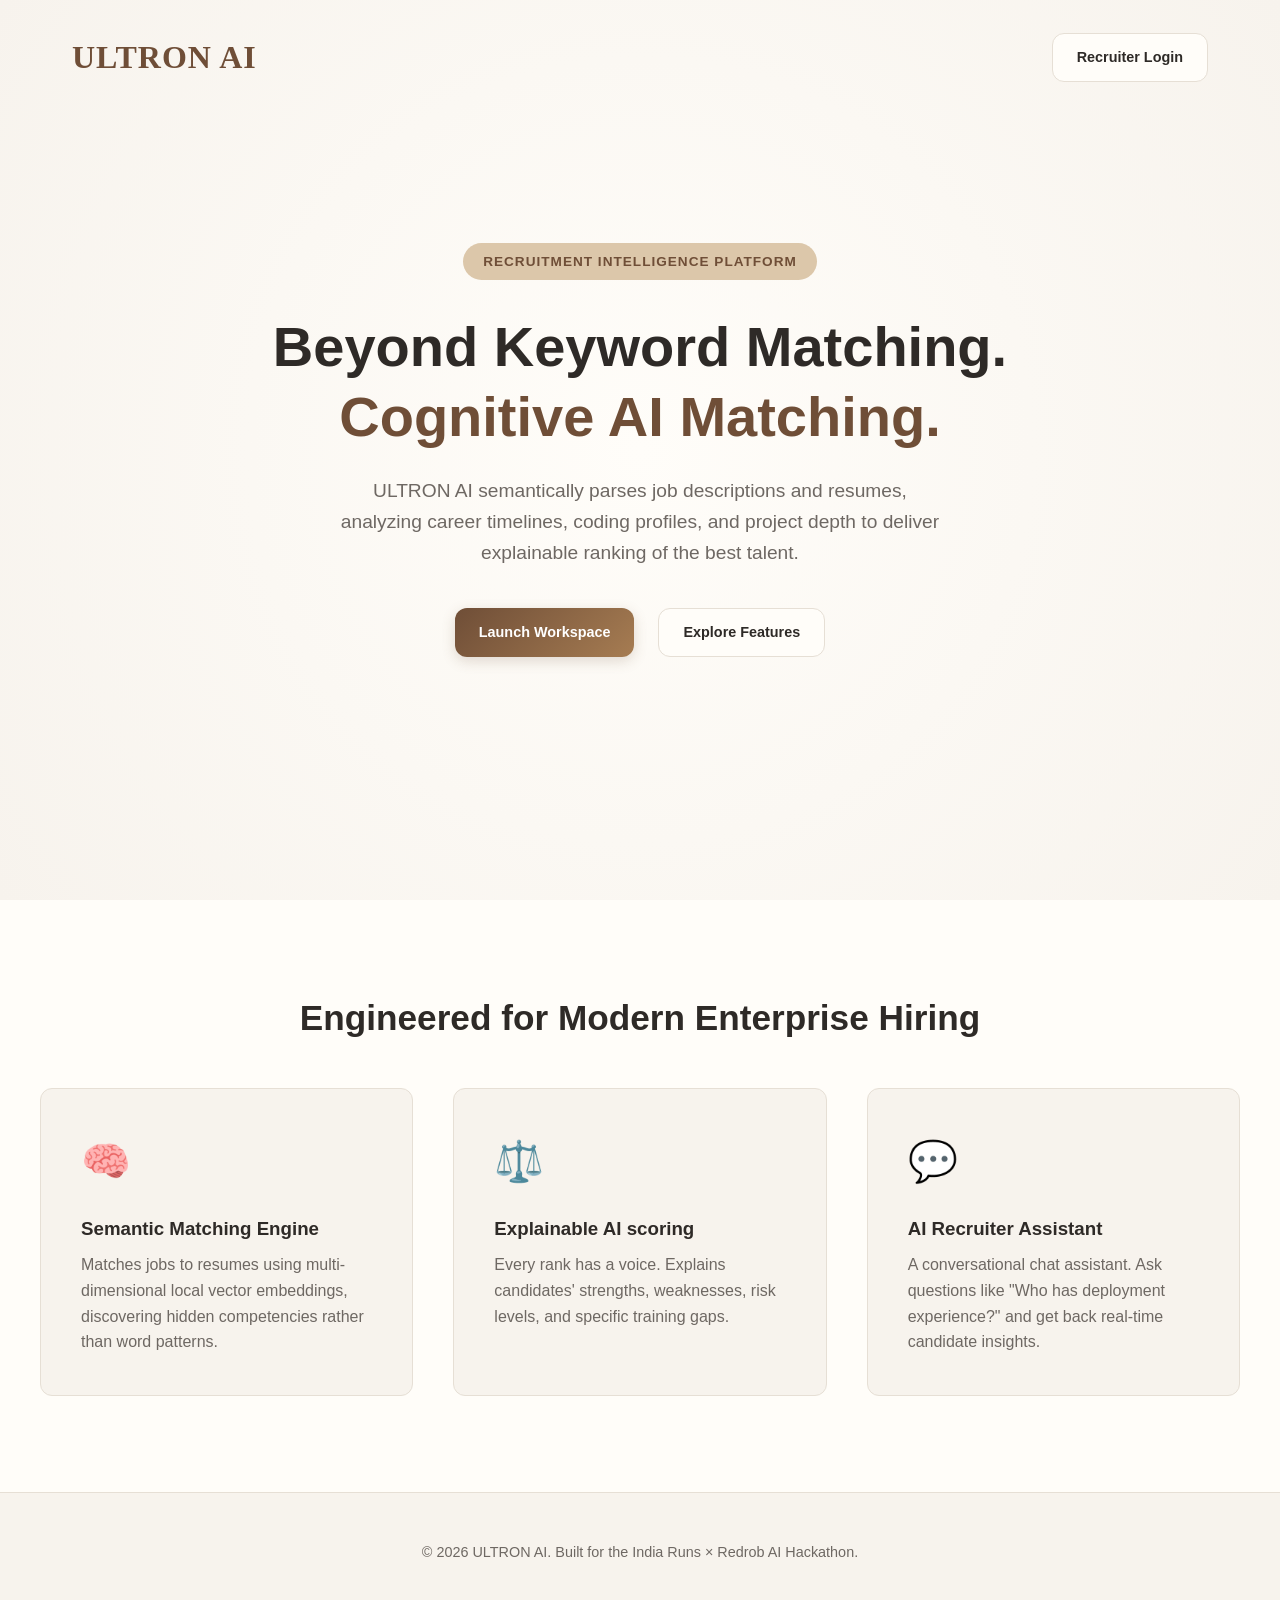
==== frontend/index.html @ 5fffec3b "feat: initial release of ULTRON AI Recruitment Intelligence platform" ====
<!DOCTYPE html>
<html lang="en">
<head>
  <meta charset="UTF-8">
  <meta name="viewport" content="width=device-width, initial-scale=1.0">
  <title>ULTRON AI – Recruitment Intelligence Platform</title>
  <link rel="stylesheet" href="static/css/main.css">
  <link rel="stylesheet" href="static/css/components.css">
  <link rel="stylesheet" href="static/css/animations.css">
  <style>
    /* Unique Landing Page Specific Styling */
    .landing-hero {
      min-height: 100vh;
      display: flex;
      flex-direction: column;
      justify-content: center;
      align-items: center;
      text-align: center;
      padding: 2rem;
      background: radial-gradient(circle at 50% 50%, #FFFDF9 0%, #F7F3ED 100%);
      position: relative;
    }
    .landing-header {
      position: absolute;
      top: 0;
      width: 100%;
      max-width: 1200px;
      display: flex;
      justify-content: space-between;
      align-items: center;
      padding: 2rem;
    }
    .hero-tag {
      background-color: var(--secondary-color);
      color: var(--primary-color);
      padding: 0.5rem 1.25rem;
      border-radius: 20px;
      font-size: 0.85rem;
      font-weight: 600;
      margin-bottom: 2rem;
      letter-spacing: 1px;
      text-transform: uppercase;
    }
    .hero-title {
      font-size: 3.5rem;
      margin-bottom: 1.5rem;
      max-width: 800px;
      color: var(--text-dark);
      font-weight: 800;
    }
    .hero-desc {
      font-size: 1.2rem;
      color: var(--text-light);
      max-width: 600px;
      margin-bottom: 2.5rem;
    }
    .hero-buttons {
      display: flex;
      gap: 1.5rem;
    }
    .feature-section {
      padding: 6rem 2rem;
      background-color: var(--card-bg);
      display: flex;
      flex-direction: column;
      align-items: center;
    }
    .section-title {
      font-size: 2.2rem;
      margin-bottom: 3rem;
      text-align: center;
    }
    .feature-grid {
      display: grid;
      grid-template-columns: repeat(auto-fit, minmax(300px, 1fr));
      gap: 2.5rem;
      max-width: 1200px;
      width: 100%;
    }
    .feature-card {
      background-color: var(--bg-color);
      border: 1px solid var(--border-color);
      border-radius: var(--border-radius);
      padding: 2.5rem;
      transition: var(--transition);
    }
    .feature-card:hover {
      transform: translateY(-5px);
      box-shadow: var(--shadow-md);
    }
    .feature-icon {
      font-size: 2.5rem;
      margin-bottom: 1.5rem;
    }
  </style>
</head>
<body>

  <div class="landing-hero fade-in-up">
    <header class="landing-header">
      <div class="brand-title" style="font-size: 2rem; color: var(--primary-color);">ULTRON AI</div>
      <div>
        <a href="login.html" class="btn btn-secondary">Recruiter Login</a>
      </div>
    </header>

    <div class="hero-tag">Recruitment Intelligence Platform</div>
    <h1 class="hero-title">Beyond Keyword Matching.<br><span style="color: var(--primary-color);">Cognitive AI Matching.</span></h1>
    <p class="hero-desc">
      ULTRON AI semantically parses job descriptions and resumes, analyzing career timelines, coding profiles, and project depth to deliver explainable ranking of the best talent.
    </p>
    <div class="hero-buttons">
      <a href="login.html" class="btn btn-primary">Launch Workspace</a>
      <a href="#features" class="btn btn-secondary">Explore Features</a>
    </div>
  </div>

  <section id="features" class="feature-section">
    <h2 class="section-title">Engineered for Modern Enterprise Hiring</h2>
    <div class="feature-grid">
      
      <div class="feature-card">
        <div class="feature-icon">🧠</div>
        <h3 style="margin-bottom: 0.75rem;">Semantic Matching Engine</h3>
        <p style="color: var(--text-light);">Matches jobs to resumes using multi-dimensional local vector embeddings, discovering hidden competencies rather than word patterns.</p>
      </div>

      <div class="feature-card">
        <div class="feature-icon">⚖️</div>
        <h3 style="margin-bottom: 0.75rem;">Explainable AI scoring</h3>
        <p style="color: var(--text-light);">Every rank has a voice. Explains candidates' strengths, weaknesses, risk levels, and specific training gaps.</p>
      </div>

      <div class="feature-card">
        <div class="feature-icon">💬</div>
        <h3 style="margin-bottom: 0.75rem;">AI Recruiter Assistant</h3>
        <p style="color: var(--text-light);">A conversational chat assistant. Ask questions like "Who has deployment experience?" and get back real-time candidate insights.</p>
      </div>

    </div>
  </section>

  <footer style="background-color: var(--bg-color); padding: 3rem 2rem; border-top: 1px solid var(--border-color); text-align: center;">
    <p style="color: var(--text-light); font-size: 0.9rem;">&copy; 2026 ULTRON AI. Built for the India Runs &times; Redrob AI Hackathon.</p>
  </footer>

</body>
</html>
---- frontend/static/css/main.css ----
/*
ULTRON AI – Modern Design Tokens & Base Theme
Brand rules:
- Logo "ULTRON AI" must use "Times New Roman"
- All other application text must use "Helvetica"
- Color palette: Brown, Beige, Cream, Sand, Coffee, Gold, Light Gray, White, Dark Brown
*/

@import url('https://fonts.googleapis.com/css2?family=Playfair+Display:ital,wght@0,400..900;1,400..900&display=swap');

:root {
  /* Warm Premium Palette */
  --bg-color: #F7F3ED;         /* Cream / Soft Beige background */
  --card-bg: #FFFDF9;          /* Rich Sand/White card base */
  --primary-color: #6F4E37;    /* Warm Coffee / Deep Brown */
  --accent-color: #A67C52;     /* Gold Accent / Medium Sand */
  --secondary-color: #DCC7AA;  /* Light Sand / Cream Accent */
  --text-dark: #2E2A27;        /* Charcoal / Soft Black */
  --text-light: #6E6863;       /* Muted Gray-Brown */
  --border-color: #E6DFD5;     /* Warm outline gray */
  --shadow-sm: 0 2px 8px rgba(111, 78, 55, 0.05);
  --shadow-md: 0 8px 24px rgba(111, 78, 55, 0.08);
  --shadow-lg: 0 16px 40px rgba(111, 78, 55, 0.12);
  --transition: all 0.3s cubic-bezier(0.4, 0, 0.2, 1);
  --border-radius: 12px;
  --font-sans: 'Helvetica Neue', Helvetica, Arial, sans-serif;
  --font-serif: 'Times New Roman', Times, serif;
}

* {
  margin: 0;
  padding: 0;
  box-sizing: border-box;
}

body {
  background-color: var(--bg-color);
  color: var(--text-dark);
  font-family: var(--font-sans);
  line-height: 1.6;
  -webkit-font-smoothing: antialiased;
  overflow-x: hidden;
}

/* ------------------------------------------------------------------
   Typography Brand Enforcement
   ------------------------------------------------------------------ */

h1, h2, h3, h4, h5, h6 {
  color: var(--text-dark);
  font-weight: 600;
  line-height: 1.25;
}

/* Enforce Times New Roman only on ULTRON AI branding */
.brand-title {
  font-family: var(--font-serif) !important;
  font-weight: bold;
  letter-spacing: 1px;
}

/* Enforce Helvetica everywhere else */
body, button, input, select, textarea, span, p, a, div, li, td, th {
  font-family: var(--font-sans);
}

/* ------------------------------------------------------------------
   Structure & Layout
   ------------------------------------------------------------------ */

.app-container {
  display: flex;
  min-height: 100vh;
  position: relative;
}

/* Sidebar Styling */
.sidebar {
  width: 260px;
  background-color: var(--card-bg);
  border-right: 1px solid var(--border-color);
  display: flex;
  flex-direction: column;
  padding: 2rem 1.5rem;
  height: 100vh;
  position: fixed;
  left: 0;
  top: 0;
  z-index: 100;
  box-shadow: var(--shadow-sm);
}

.sidebar-logo {
  display: flex;
  align-items: center;
  gap: 0.75rem;
  margin-bottom: 3rem;
  text-decoration: none;
  color: var(--primary-color);
}

.sidebar-logo span {
  font-size: 1.6rem;
}

.sidebar-logo img {
  height: 32px;
  width: auto;
}

.nav-links {
  list-style: none;
  display: flex;
  flex-direction: column;
  gap: 0.5rem;
  flex-grow: 1;
}

.nav-item a {
  display: flex;
  align-items: center;
  gap: 1rem;
  padding: 0.8rem 1rem;
  color: var(--text-light);
  text-decoration: none;
  border-radius: var(--border-radius);
  font-weight: 500;
  font-size: 0.95rem;
  transition: var(--transition);
}

.nav-item a:hover {
  background-color: #F7F3ED;
  color: var(--primary-color);
}

.nav-item.active a {
  background-color: var(--primary-color);
  color: #FFF;
}

.nav-item a svg {
  width: 20px;
  height: 20px;
  stroke: currentColor;
}

.sidebar-footer {
  padding-top: 1rem;
  border-top: 1px solid var(--border-color);
}

.user-profile-menu {
  display: flex;
  align-items: center;
  gap: 0.75rem;
  color: var(--text-dark);
  text-decoration: none;
  font-size: 0.9rem;
}

.user-avatar {
  width: 36px;
  height: 36px;
  border-radius: 50%;
  background-color: var(--secondary-color);
  display: flex;
  align-items: center;
  justify-content: center;
  color: var(--primary-color);
  font-weight: bold;
}

/* Main Content Wrapper */
.main-wrapper {
  margin-left: 260px;
  width: calc(100% - 260px);
  min-height: 100vh;
  display: flex;
  flex-direction: column;
  padding: 2.5rem;
}

/* Header dashboard panel */
.header-panel {
  display: flex;
  justify-content: space-between;
  align-items: center;
  margin-bottom: 2.5rem;
}

.header-title h1 {
  font-size: 1.8rem;
  margin-bottom: 0.25rem;
}

.header-title p {
  color: var(--text-light);
  font-size: 0.95rem;
}

.header-actions {
  display: flex;
  align-items: center;
  gap: 1rem;
}

/* Mobile Nav (Responsive) */
@media (max-width: 992px) {
  .sidebar {
    transform: translateX(-100%);
    transition: var(--transition);
  }
  .sidebar.active {
    transform: translateX(0);
  }
  .main-wrapper {
    margin-left: 0;
    width: 100%;
    padding: 1.5rem;
  }
}
---- frontend/static/css/components.css ----
/*
ULTRON AI – UI Components Styling
Premium Cards, Buttons, Form fields, Badges, Modals, and Tables.
*/

/* Buttons */
.btn {
  display: inline-flex;
  align-items: center;
  justify-content: center;
  gap: 0.5rem;
  padding: 0.75rem 1.5rem;
  border-radius: var(--border-radius);
  font-weight: 600;
  font-size: 0.9rem;
  cursor: pointer;
  border: none;
  transition: var(--transition);
  text-decoration: none;
}

.btn-primary {
  background: linear-gradient(135deg, var(--primary-color) 0%, var(--accent-color) 100%);
  color: #FFF;
  box-shadow: 0 4px 14px rgba(111, 78, 55, 0.2);
}

.btn-primary:hover {
  transform: translateY(-2px);
  box-shadow: 0 6px 20px rgba(111, 78, 55, 0.3);
}

.btn-secondary {
  background-color: var(--card-bg);
  border: 1px solid var(--border-color);
  color: var(--text-dark);
}

.btn-secondary:hover {
  background-color: var(--bg-color);
  transform: translateY(-2px);
}

.btn-accent {
  background-color: var(--secondary-color);
  color: var(--primary-color);
}

.btn-accent:hover {
  filter: brightness(0.95);
  transform: translateY(-2px);
}

.btn-danger {
  background-color: #E25C5C;
  color: #FFF;
}

.btn-danger:hover {
  background-color: #D14B4B;
  transform: translateY(-2px);
}

/* Cards */
.card {
  background-color: var(--card-bg);
  border: 1px solid var(--border-color);
  border-radius: var(--border-radius);
  padding: 1.75rem;
  box-shadow: var(--shadow-sm);
  transition: var(--transition);
}

.card:hover {
  box-shadow: var(--shadow-md);
  transform: translateY(-2px);
}

.card-header {
  display: flex;
  justify-content: space-between;
  align-items: center;
  margin-bottom: 1.5rem;
}

/* Form Inputs */
.form-group {
  margin-bottom: 1.25rem;
}

.form-label {
  display: block;
  font-size: 0.85rem;
  font-weight: 600;
  text-transform: uppercase;
  color: var(--text-light);
  margin-bottom: 0.5rem;
  letter-spacing: 0.5px;
}

.form-control {
  width: 100%;
  padding: 0.75rem 1rem;
  border-radius: var(--border-radius);
  border: 1px solid var(--border-color);
  background-color: #FCFAF7;
  color: var(--text-dark);
  font-size: 0.95rem;
  outline: none;
  transition: var(--transition);
}

.form-control:focus {
  border-color: var(--accent-color);
  background-color: #FFF;
  box-shadow: 0 0 0 3px rgba(166, 124, 82, 0.15);
}

textarea.form-control {
  resize: vertical;
  min-height: 120px;
}

/* Badges */
.badge {
  display: inline-flex;
  align-items: center;
  padding: 0.25rem 0.75rem;
  border-radius: 20px;
  font-size: 0.8rem;
  font-weight: 600;
  text-transform: capitalize;
}

.badge-primary {
  background-color: rgba(111, 78, 55, 0.1);
  color: var(--primary-color);
}

.badge-success {
  background-color: rgba(76, 175, 80, 0.1);
  color: #2E7D32;
}

.badge-warning {
  background-color: rgba(255, 152, 0, 0.1);
  color: #EF6C00;
}

.badge-info {
  background-color: rgba(33, 150, 243, 0.1);
  color: #1565C0;
}

/* Grid Layouts */
.grid-cols-4 {
  display: grid;
  grid-template-columns: repeat(auto-fit, minmax(220px, 1fr));
  gap: 1.5rem;
}

.grid-cols-2 {
  display: grid;
  grid-template-columns: repeat(auto-fit, minmax(320px, 1fr));
  gap: 1.5rem;
}

/* Tables */
.table-container {
  overflow-x: auto;
  border: 1px solid var(--border-color);
  border-radius: var(--border-radius);
  background-color: var(--card-bg);
  box-shadow: var(--shadow-sm);
  margin-top: 1rem;
}

.table {
  width: 100%;
  border-collapse: collapse;
  text-align: left;
}

.table th {
  background-color: #FDFBFA;
  padding: 1rem 1.5rem;
  font-size: 0.8rem;
  font-weight: 700;
  text-transform: uppercase;
  color: var(--text-light);
  border-bottom: 1px solid var(--border-color);
}

.table td {
  padding: 1rem 1.5rem;
  border-bottom: 1px solid var(--border-color);
  font-size: 0.95rem;
}

.table tr:last-child td {
  border-bottom: none;
}

.table tr:hover td {
  background-color: #FBF9F6;
}

/* Score indicators */
.score-badge {
  font-family: var(--font-sans);
  font-weight: bold;
  background-color: var(--primary-color);
  color: white;
  border-radius: 50%;
  width: 44px;
  height: 44px;
  display: inline-flex;
  align-items: center;
  justify-content: center;
  font-size: 0.9rem;
  border: 2px solid var(--secondary-color);
  box-shadow: var(--shadow-sm);
}

.score-badge.high {
  background: linear-gradient(135deg, #A67C52 0%, #6F4E37 100%);
}

.score-badge.mid {
  background-color: #A67C52;
}

.score-badge.low {
  background-color: #DCC7AA;
  color: var(--text-dark);
}

/* Glassmorphism overlays */
.overlay-glass {
  background: rgba(255, 253, 249, 0.7);
  backdrop-filter: blur(10px);
  -webkit-backdrop-filter: blur(10px);
  border: 1px solid rgba(255, 253, 249, 0.4);
}
---- frontend/static/css/animations.css ----
/*
ULTRON AI – Page Transitions and Micro-animations
Creates responsive feel, active transitions, and smooth hover effects.
*/

/* Page Load Animation */
@keyframes fadeInUp {
  from {
    opacity: 0;
    transform: translateY(15px);
  }
  to {
    opacity: 1;
    transform: translateY(0);
  }
}

.fade-in-up {
  animation: fadeInUp 0.4s cubic-bezier(0.16, 1, 0.3, 1) forwards;
}

/* Skeleton Loading pulse */
@keyframes pulse {
  0% {
    background-color: #F3ECE2;
  }
  50% {
    background-color: #EDE4D8;
  }
  100% {
    background-color: #F3ECE2;
  }
}

.skeleton {
  animation: pulse 1.5s ease-in-out infinite;
  border-radius: 4px;
}

.skeleton-text {
  height: 16px;
  margin-bottom: 8px;
  width: 100%;
}

.skeleton-title {
  height: 24px;
  margin-bottom: 16px;
  width: 50%;
}

/* Progress Bar fill animations */
@keyframes fillProgress {
  from {
    width: 0%;
  }
}

.progress-bar-fill {
  height: 100%;
  border-radius: 4px;
  background-color: var(--primary-color);
  animation: fillProgress 1s cubic-bezier(0.16, 1, 0.3, 1) forwards;
}

/* Chat bubble entry */
@keyframes chatBubbleEntry {
  from {
    opacity: 0;
    transform: translateY(8px) scale(0.98);
  }
  to {
    opacity: 1;
    transform: translateY(0) scale(1);
  }
}

.chat-bubble {
  animation: chatBubbleEntry 0.3s cubic-bezier(0.16, 1, 0.3, 1) forwards;
}

/* Floating animation for UI wow factors */
@keyframes float {
  0% {
    transform: translateY(0px);
  }
  50% {
    transform: translateY(-6px);
  }
  100% {
    transform: translateY(0px);
  }
}

.floating-icon {
  animation: float 4s ease-in-out infinite;
}

/* Loading Spinner */
.spinner {
  width: 24px;
  height: 24px;
  border: 3px solid rgba(111, 78, 55, 0.1);
  border-radius: 50%;
  border-top-color: var(--primary-color);
  animation: spin 0.8s linear infinite;
}

@keyframes spin {
  to {
    transform: rotate(360deg);
  }
}
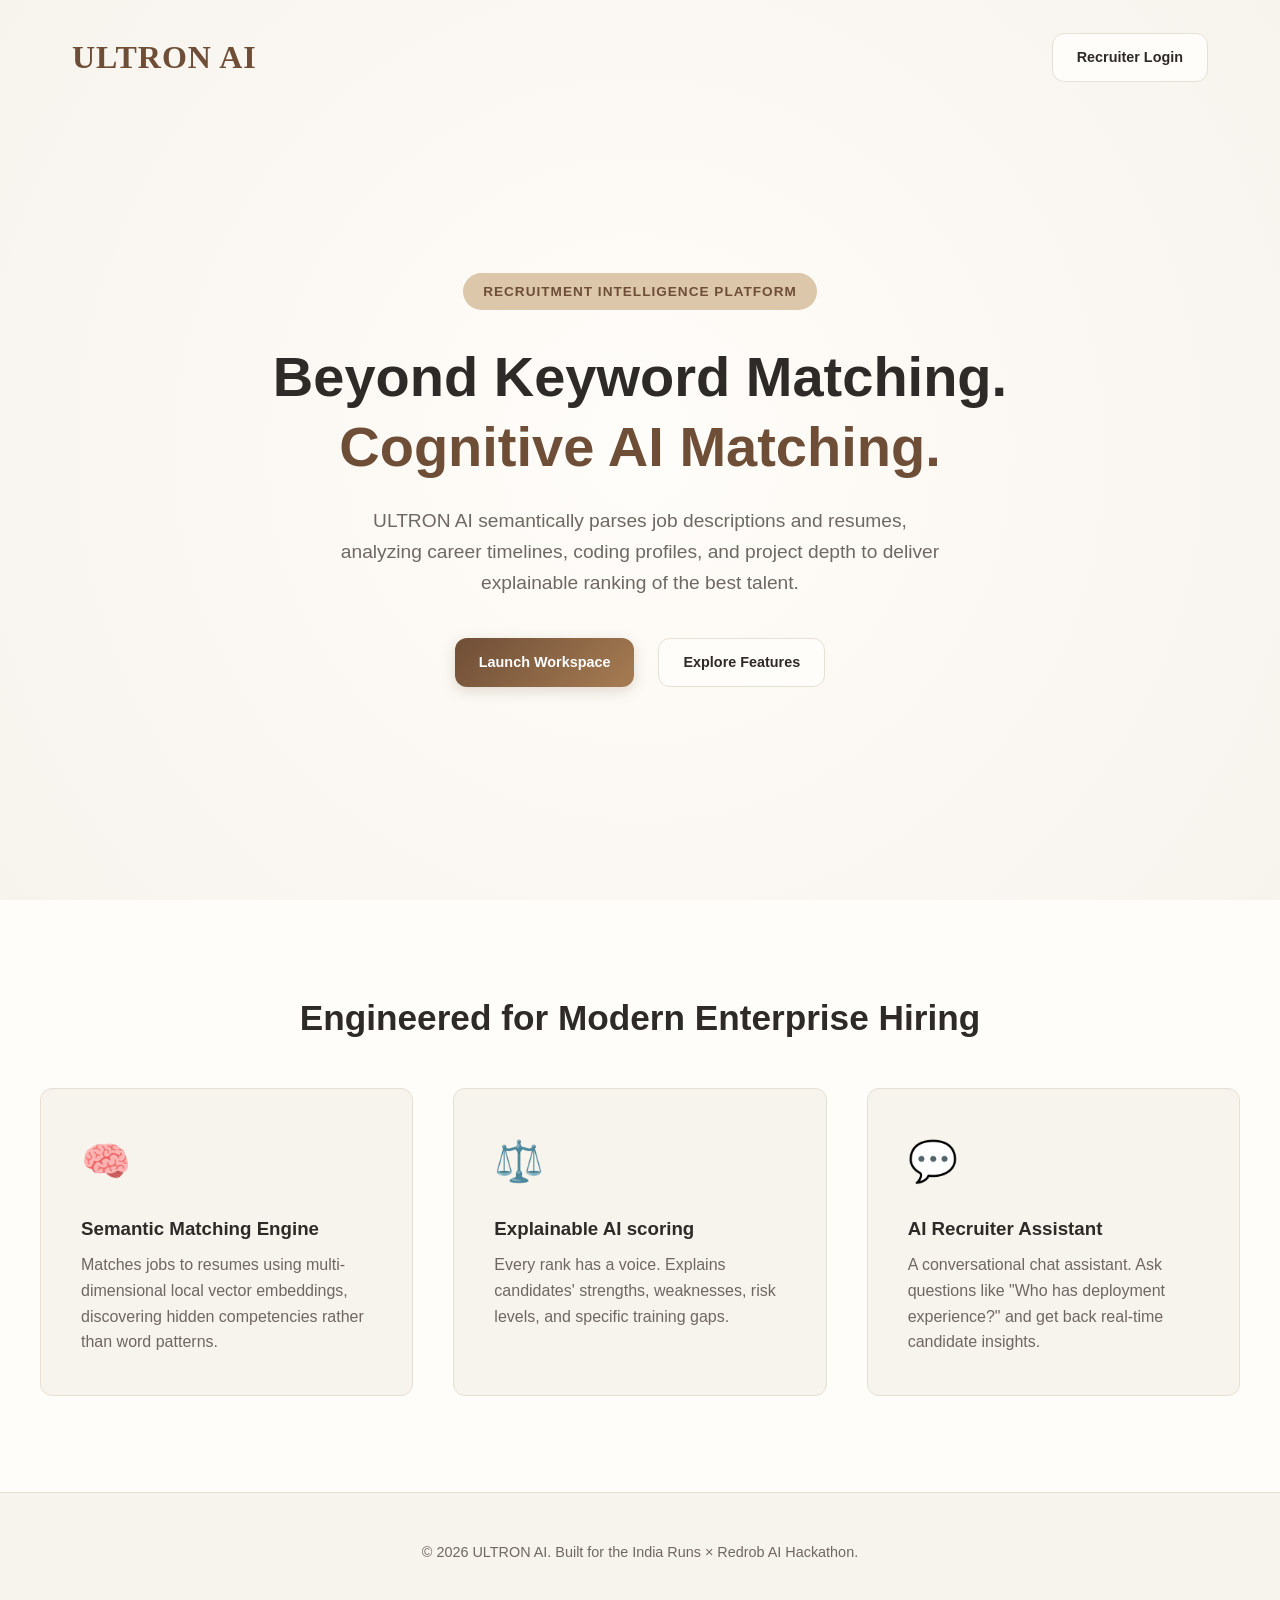
==== commit 0ecc6c7a: "Update index.html" ====
--- a/frontend/index.html
+++ b/frontend/index.html
@@ -9,27 +9,76 @@
   <link rel="stylesheet" href="static/css/animations.css">
   <style>
     /* Unique Landing Page Specific Styling */
-    .landing-hero {
-      min-height: 100vh;
-      display: flex;
-      flex-direction: column;
-      justify-content: center;
-      align-items: center;
-      text-align: center;
-      padding: 2rem;
-      background: radial-gradient(circle at 50% 50%, #FFFDF9 0%, #F7F3ED 100%);
-      position: relative;
-    }
-    .landing-header {
-      position: absolute;
-      top: 0;
-      width: 100%;
-      max-width: 1200px;
-      display: flex;
-      justify-content: space-between;
-      align-items: center;
-      padding: 2rem;
-    }
+    .landing-hero{
+    min-height:100vh;
+    display:flex;
+    flex-direction:column;
+    justify-content:center;
+    align-items:center;
+    text-align:center;
+
+    padding:120px 20px 60px;
+
+    background:radial-gradient(circle at 50% 50%, #FFFDF9 0%, #F7F3ED 100%);
+    position:relative;
+}
+    .landing-header{
+    position:absolute;
+    top:0;
+    left:50%;
+    transform:translateX(-50%);
+    width:min(1200px,100%);
+    display:flex;
+    justify-content:space-between;
+    align-items:center;
+    padding:2rem;
+    z-index:100;
+}
+  .landing-header .btn{
+    white-space:nowrap;
+}
+    @media (max-width:768px){
+
+.landing-header{
+    position:relative;
+    left:0;
+    transform:none;
+    flex-direction:column;
+    justify-content:center;
+    align-items:center;
+    gap:16px;
+    padding:24px 20px;
+}
+
+.brand-title{
+    font-size:1.9rem !important;
+}
+
+.hero-tag{
+    margin-top:20px;
+}
+
+.hero-title{
+    font-size:2.1rem;
+    line-height:1.15;
+}
+
+.hero-desc{
+    font-size:1rem;
+    max-width:100%;
+}
+
+.hero-buttons{
+    flex-direction:column;
+    width:100%;
+    max-width:320px;
+}
+
+.hero-buttons .btn{
+    width:100%;
+}
+
+}
     .hero-tag {
       background-color: var(--secondary-color);
       color: var(--primary-color);
